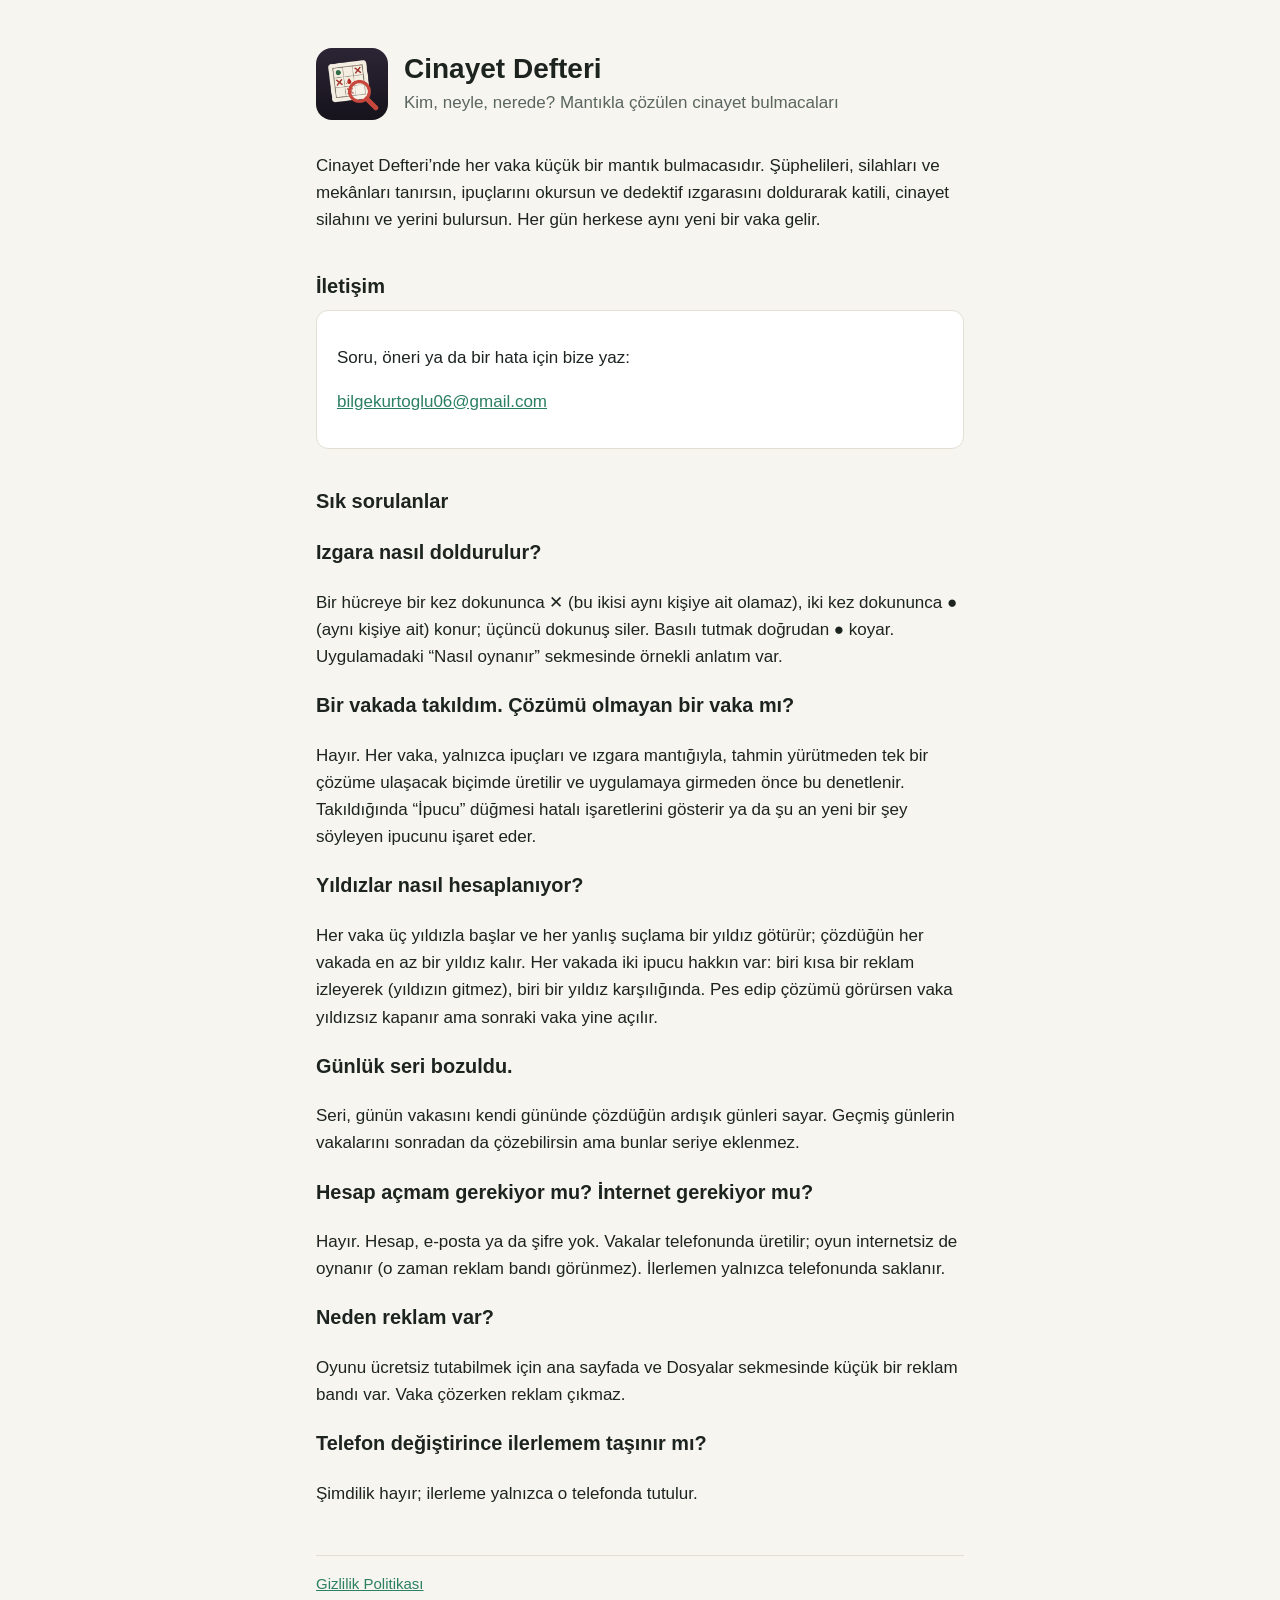
==== cinayet-defteri/index.html @ 2798ce49 "fix" ====
<!doctype html>
<html lang="tr">
<head>
  <meta charset="utf-8">
  <meta name="viewport" content="width=device-width, initial-scale=1">
  <title>Cinayet Defteri · Destek</title>
  <meta name="description" content="Cinayet Defteri: Katil Kim? için destek ve iletişim.">
  <link rel="icon" href="icon.png">
  <link rel="stylesheet" href="../style.css">
</head>
<body>
<main>
  <header>
    <img src="icon.png" alt="">
    <div>
      <h1>Cinayet Defteri</h1>
      <p>Kim, neyle, nerede? Mantıkla çözülen cinayet bulmacaları</p>
    </div>
  </header>

  <p>Cinayet Defteri’nde her vaka küçük bir mantık bulmacasıdır. Şüphelileri, silahları ve
  mekânları tanırsın, ipuçlarını okursun ve dedektif ızgarasını doldurarak katili, cinayet
  silahını ve yerini bulursun. Her gün herkese aynı yeni bir vaka gelir.</p>

  <h2>İletişim</h2>
  <div class="card">
    <p>Soru, öneri ya da bir hata için bize yaz:</p>
    <p><a href="mailto:bilgekurtoglu06@gmail.com?subject=Cinayet%20Defteri%20%C2%B7%20Destek">bilgekurtoglu06@gmail.com</a></p>
  </div>

  <h2>Sık sorulanlar</h2>

  <h3>Izgara nasıl doldurulur?</h3>
  <p>Bir hücreye bir kez dokununca ✕ (bu ikisi aynı kişiye ait olamaz), iki kez dokununca ●
  (aynı kişiye ait) konur; üçüncü dokunuş siler. Basılı tutmak doğrudan ● koyar. Uygulamadaki
  “Nasıl oynanır” sekmesinde örnekli anlatım var.</p>

  <h3>Bir vakada takıldım. Çözümü olmayan bir vaka mı?</h3>
  <p>Hayır. Her vaka, yalnızca ipuçları ve ızgara mantığıyla, tahmin yürütmeden tek bir çözüme
  ulaşacak biçimde üretilir ve uygulamaya girmeden önce bu denetlenir. Takıldığında “İpucu”
  düğmesi hatalı işaretlerini gösterir ya da şu an yeni bir şey söyleyen ipucunu işaret eder.</p>

  <h3>Yıldızlar nasıl hesaplanıyor?</h3>
  <p>Her vaka üç yıldızla başlar ve her yanlış suçlama bir yıldız götürür; çözdüğün her vakada en
  az bir yıldız kalır. Her vakada iki ipucu hakkın var: biri kısa bir reklam izleyerek (yıldızın
  gitmez), biri bir yıldız karşılığında. Pes edip çözümü görürsen vaka yıldızsız kapanır ama
  sonraki vaka yine açılır.</p>

  <h3>Günlük seri bozuldu.</h3>
  <p>Seri, günün vakasını kendi gününde çözdüğün ardışık günleri sayar. Geçmiş günlerin vakalarını
  sonradan da çözebilirsin ama bunlar seriye eklenmez.</p>

  <h3>Hesap açmam gerekiyor mu? İnternet gerekiyor mu?</h3>
  <p>Hayır. Hesap, e-posta ya da şifre yok. Vakalar telefonunda üretilir; oyun internetsiz de
  oynanır (o zaman reklam bandı görünmez). İlerlemen yalnızca telefonunda saklanır.</p>

  <h3>Neden reklam var?</h3>
  <p>Oyunu ücretsiz tutabilmek için ana sayfada ve Dosyalar sekmesinde küçük bir reklam bandı
  var. Vaka çözerken reklam çıkmaz.</p>

  <h3>Telefon değiştirince ilerlemem taşınır mı?</h3>
  <p>Şimdilik hayır; ilerleme yalnızca o telefonda tutulur.</p>

  <footer>
    <a href="gizlilik.html">Gizlilik Politikası</a>
  </footer>
</main>
</body>
</html>
---- style.css ----
:root {
  --bg: #f7f5ef;
  --surface: #ffffff;
  --text: #1d2420;
  --muted: #5b6660;
  --border: #e3dfd4;
  --accent: #2b7f63;
}

@media (prefers-color-scheme: dark) {
  :root {
    --bg: #121614;
    --surface: #1b211e;
    --text: #e8ece9;
    --muted: #a3ada8;
    --border: #2c3430;
    --accent: #5cc29e;
  }
}

* {
  box-sizing: border-box;
}

body {
  margin: 0;
  background: var(--bg);
  color: var(--text);
  font: 17px/1.6 -apple-system, BlinkMacSystemFont, "Segoe UI", Roboto, sans-serif;
}

main {
  max-width: 680px;
  margin: 0 auto;
  padding: 48px 16px 64px;
}

header {
  display: flex;
  align-items: center;
  gap: 16px;
  margin-bottom: 32px;
}

header img {
  width: 72px;
  height: 72px;
  border-radius: 16px;
}

h1 {
  margin: 0;
  font-size: 28px;
  line-height: 1.2;
}

header p {
  margin: 4px 0 0;
  color: var(--muted);
}

h2 {
  margin: 36px 0 8px;
  font-size: 20px;
}

a {
  color: var(--accent);
}

.card {
  background: var(--surface);
  border: 1px solid var(--border);
  border-radius: 12px;
  padding: 16px 20px;
}

.muted {
  color: var(--muted);
  font-size: 15px;
}

footer {
  margin-top: 48px;
  padding-top: 16px;
  border-top: 1px solid var(--border);
  color: var(--muted);
  font-size: 15px;
}
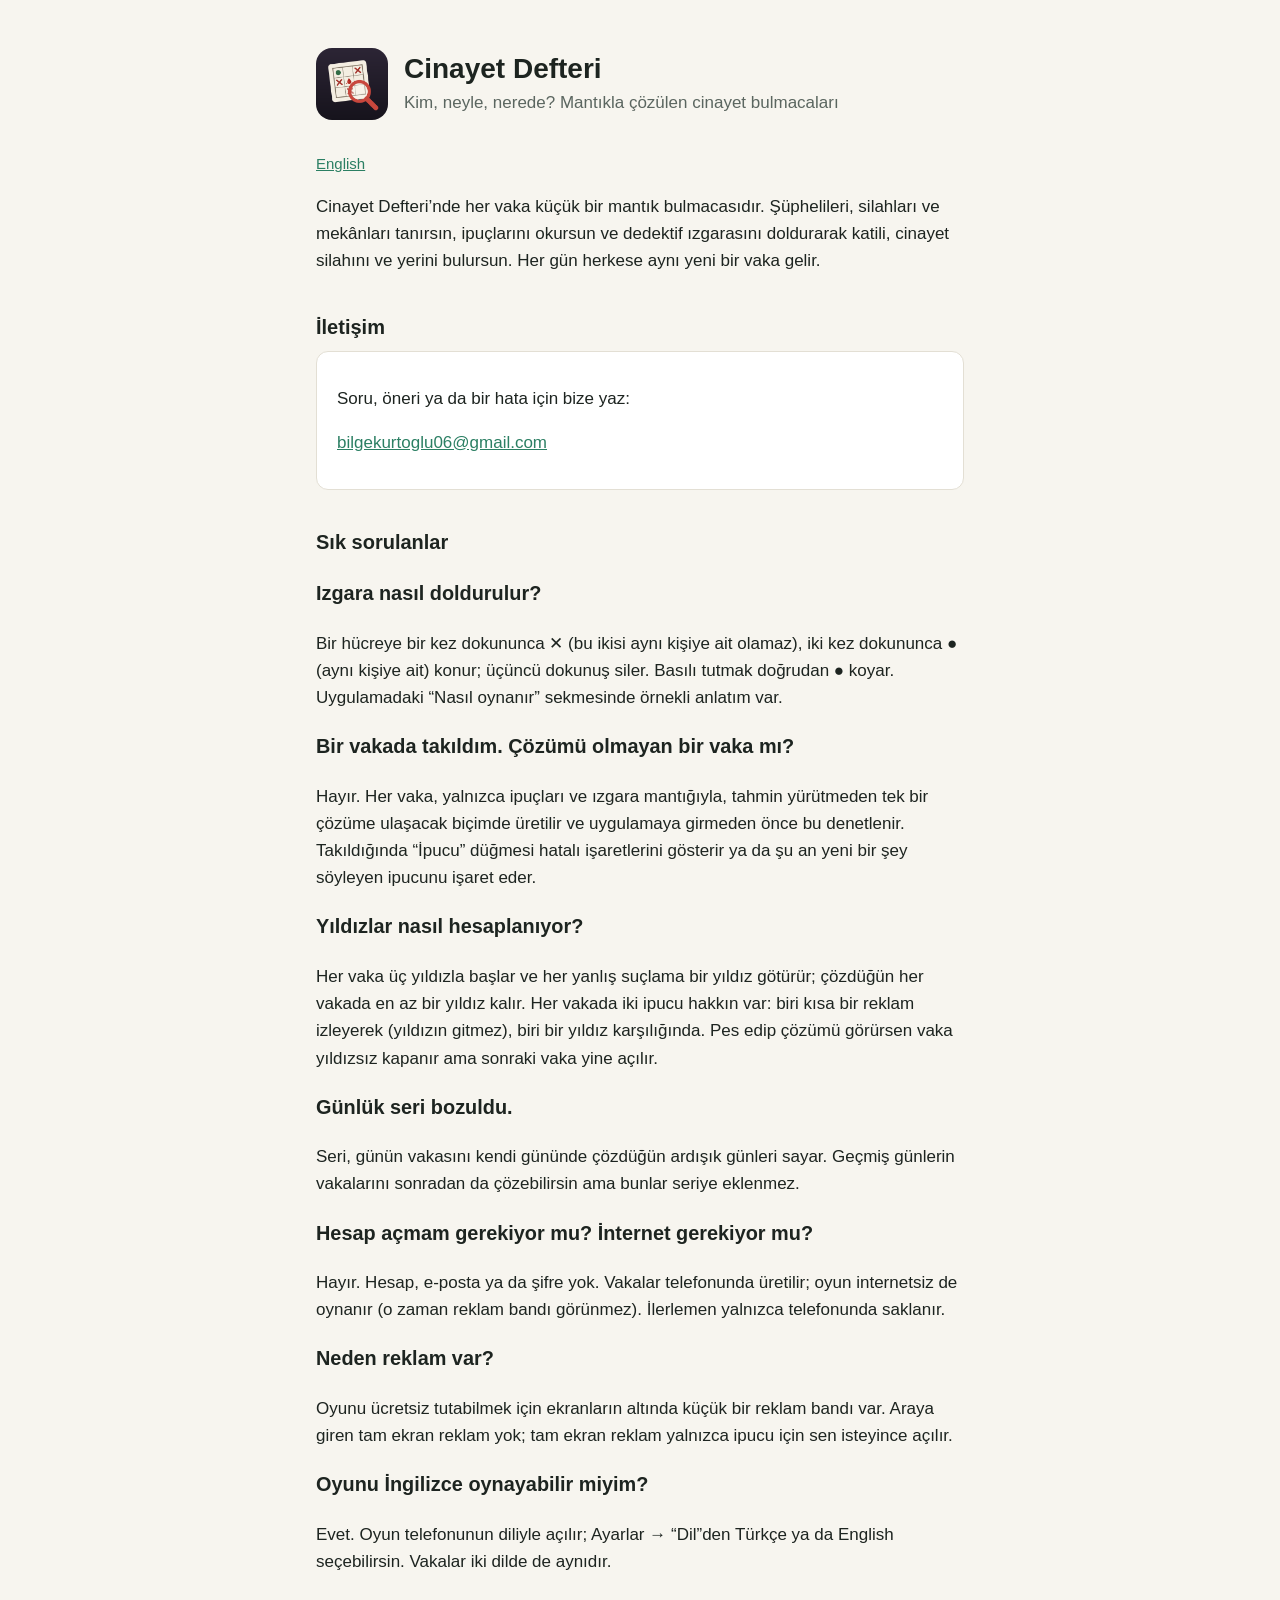
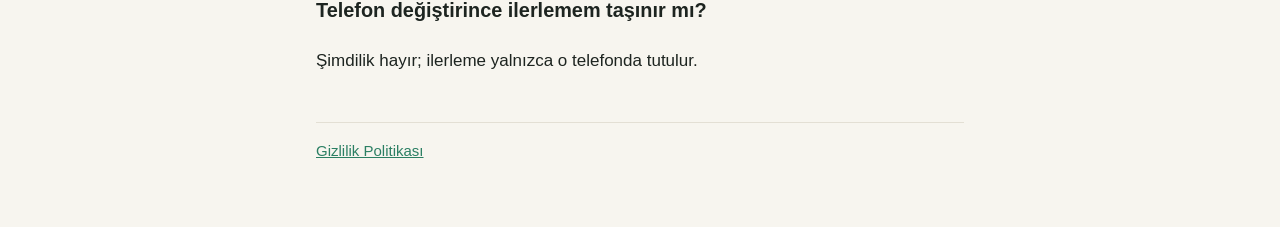
==== commit 998e3087: "Cinayet Defteri: İngilizce destek ve gizlilik sayfaları, reklam bilgisi güncel Co-Authored-By: Claud" ====
--- a/cinayet-defteri/index.html
+++ b/cinayet-defteri/index.html
@@ -17,6 +17,8 @@
       <p>Kim, neyle, nerede? Mantıkla çözülen cinayet bulmacaları</p>
     </div>
   </header>
+
+  <p class="muted"><a href="en/" hreflang="en">English</a></p>
 
   <p>Cinayet Defteri’nde her vaka küçük bir mantık bulmacasıdır. Şüphelileri, silahları ve
   mekânları tanırsın, ipuçlarını okursun ve dedektif ızgarasını doldurarak katili, cinayet
@@ -55,8 +57,12 @@
   oynanır (o zaman reklam bandı görünmez). İlerlemen yalnızca telefonunda saklanır.</p>
 
   <h3>Neden reklam var?</h3>
-  <p>Oyunu ücretsiz tutabilmek için ana sayfada ve Dosyalar sekmesinde küçük bir reklam bandı
-  var. Vaka çözerken reklam çıkmaz.</p>
+  <p>Oyunu ücretsiz tutabilmek için ekranların altında küçük bir reklam bandı var. Araya giren
+  tam ekran reklam yok; tam ekran reklam yalnızca ipucu için sen isteyince açılır.</p>
+
+  <h3>Oyunu İngilizce oynayabilir miyim?</h3>
+  <p>Evet. Oyun telefonunun diliyle açılır; Ayarlar → “Dil”den Türkçe ya da English
+  seçebilirsin. Vakalar iki dilde de aynıdır.</p>
 
   <h3>Telefon değiştirince ilerlemem taşınır mı?</h3>
   <p>Şimdilik hayır; ilerleme yalnızca o telefonda tutulur.</p>
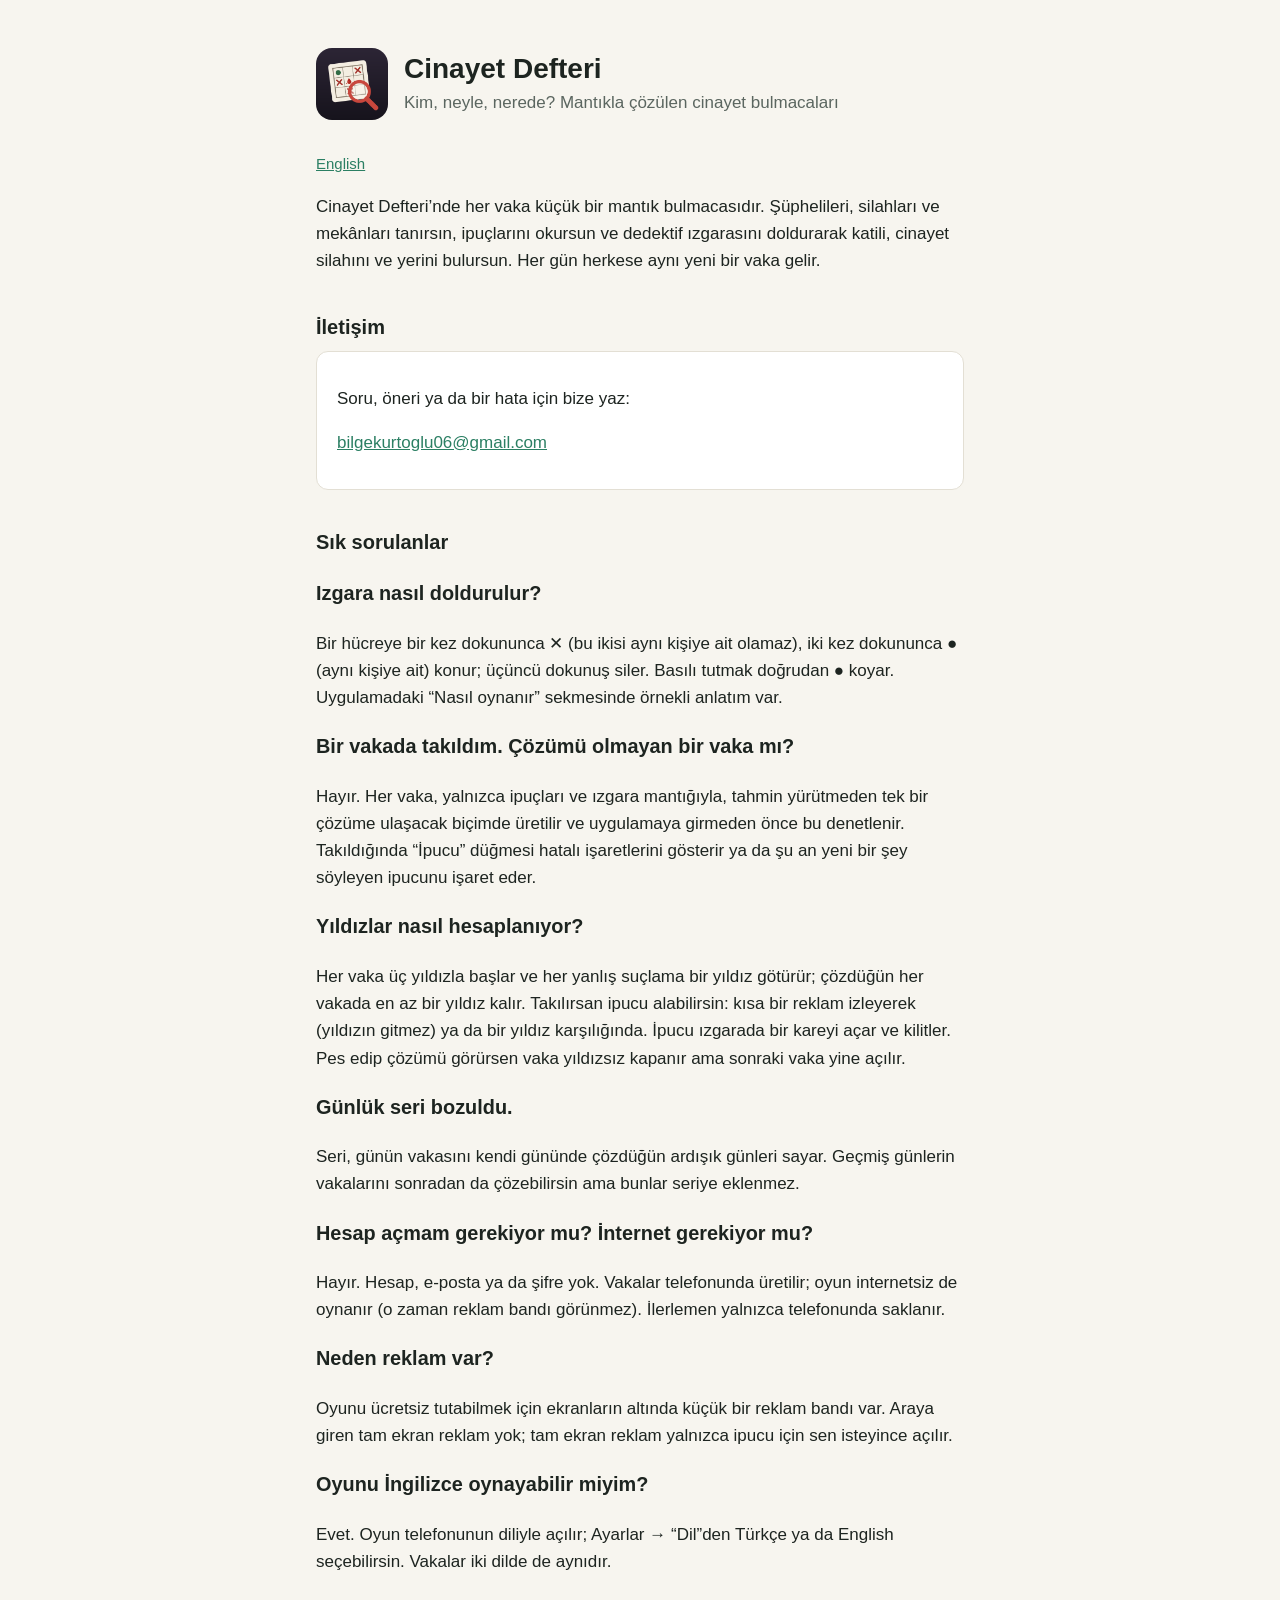
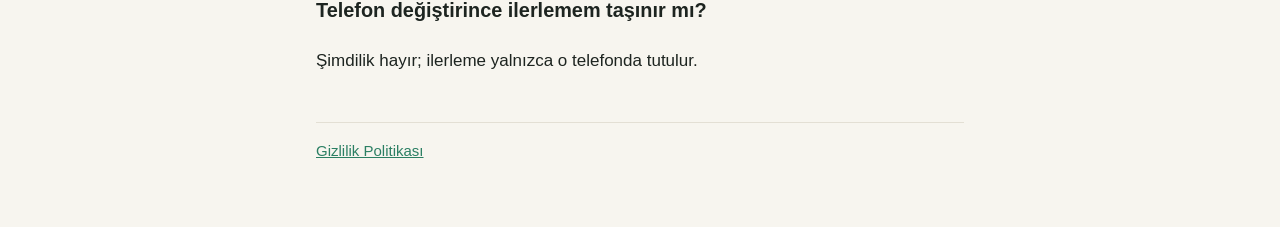
==== commit 69a8639a: "Cinayet Defteri 1.1.0: ipucu ve hatırlatma metinleri Co-Authored-By: Claude Fable 5.2 <noreply@anthr" ====
--- a/cinayet-defteri/index.html
+++ b/cinayet-defteri/index.html
@@ -44,8 +44,8 @@
 
   <h3>Yıldızlar nasıl hesaplanıyor?</h3>
   <p>Her vaka üç yıldızla başlar ve her yanlış suçlama bir yıldız götürür; çözdüğün her vakada en
-  az bir yıldız kalır. Her vakada iki ipucu hakkın var: biri kısa bir reklam izleyerek (yıldızın
-  gitmez), biri bir yıldız karşılığında. Pes edip çözümü görürsen vaka yıldızsız kapanır ama
+  az bir yıldız kalır. Takılırsan ipucu alabilirsin: kısa bir reklam izleyerek (yıldızın
+  gitmez) ya da bir yıldız karşılığında. İpucu ızgarada bir kareyi açar ve kilitler. Pes edip çözümü görürsen vaka yıldızsız kapanır ama
   sonraki vaka yine açılır.</p>
 
   <h3>Günlük seri bozuldu.</h3>
